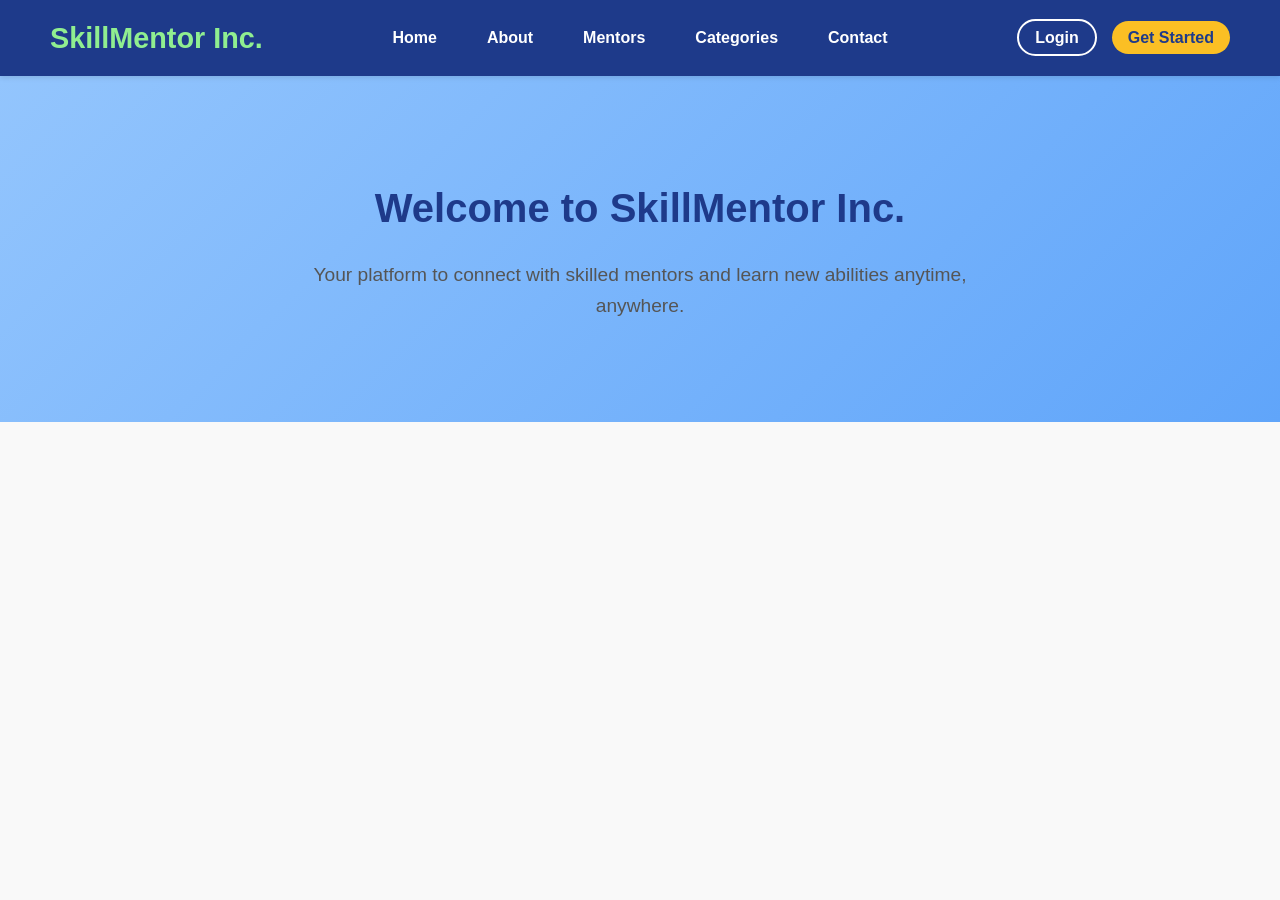
==== index.html @ 5b724f49 "first commit" ====
<!DOCTYPE html>
<html lang="en">
<head>
    <meta charset="UTF-8">
    <meta name="viewport" content="width=device-width, initial-scale=1.0">
    <title>SkillMentor Inc. - Home</title>
    <link rel="stylesheet" href="style.css">
</head>
<body>
<nav>
    <div class="logo">
        SkillMentor Inc.
    </div>

    <div class="nav-center">
        <ul>
            <li><a href="index.html">Home</a></li>
            <li><a href="about.html">About</a></li>
            <li><a href="mentors.html">Mentors</a></li>
            <li><a href="categories.html">Categories</a></li>
            <li><a href="contact.html">Contact</a></li>
        </ul>
    </div>

    <div class="nav-right">
        <ul>
            <li><a href="login.html" class="login">Login</a></li>
            <li><a href="signup.html" class="signup">Get Started</a></li>
        </ul>
    </div>
</nav>

<section id="home">
    <h1>Welcome to SkillMentor Inc.</h1>
    <p>Your platform to connect with skilled mentors and learn new abilities anytime, anywhere.</p>
</section>


</body>
</html>
---- style.css ----
/* General Styles */
* {
    margin: 0;
    padding: 0;
    box-sizing: border-box;
    font-family: 'Segoe UI', Tahoma, Geneva, Verdana, sans-serif;
}

body {
    background-color: #f9f9f9;
    color: #333;
    line-height: 1.6;
}

/* Navbar Styles */
nav {
    background-color: #1e3a8a; /* deep blue */
    padding: 15px 50px;
    display: flex;
    justify-content: space-between;
    align-items: center;
    box-shadow: 0 2px 5px rgba(0,0,0,0.1);
    position: sticky;
    top: 0;
    z-index: 1000;
}

/* Logo / Title */
nav .logo {
    color: lightgreen;
    font-size: 1.8rem;
    font-weight: 700;
}

/* Center nav (main links) */
nav .nav-center ul {
    display: flex;
    list-style: none;
    gap: 30px; /* spacing between links */
}

nav .nav-center ul li a {
    text-decoration: none;
    color: #fff;
    font-weight: 600;
    padding: 5px 10px;
    transition: all 0.3s ease;
    border-radius: 5px;
}

nav .nav-center ul li a:hover {
    background-color: #fbbf24; /* amber */
    color: #1e3a8a;
}

/* Right nav (login/signup) */
nav .nav-right ul {
    display: flex;
    list-style: none;
    gap: 15px;
}

nav .nav-right ul li a {
    text-decoration: none;
    font-weight: 600;
    padding: 8px 16px;
    border-radius: 25px;
    transition: all 0.3s ease;
}

/* Login button style */
nav .nav-right ul li a.login {
    background-color: transparent;
    color: #fff;
    border: 2px solid #fff;
}

nav .nav-right ul li a.login:hover {
    background-color: #fff;
    color: #1e3a8a;
}

/* Get Started button style */
nav .nav-right ul li a.signup {
    background-color: #fbbf24;
    color: #1e3a8a;
    font-weight: 700;
}

nav .nav-right ul li a.signup:hover {
    background-color: #f59e0b;
    color: #fff;
}

/* Section Styles */
section {
    padding: 100px 20px;
    text-align: center;
}

section h1 {
    font-size: 2.5rem;
    margin-bottom: 20px;
    color: #1e3a8a;
}

section p {
    font-size: 1.2rem;
    max-width: 700px;
    margin: 0 auto;
    color: #555;
}

/* Section Backgrounds */
#home {
    background: linear-gradient(135deg, #93c5fd, #60a5fa);
    color: #fff;
}

#about {
    background-color: #fff;
}

#mentors {
    background-color: #f3f4f6;
}

#categories {
    background-color: #fff;
}

#contact {
    background-color: #f3f4f6;
}

#login, #signup {
    background-color: #fff;
}

/* Footer */
footer {
    text-align: center;
    padding: 20px;
    background-color: #1e3a8a;
    color: #fff;
}

/* Responsive */
@media (max-width: 1024px) {
    nav {
        flex-direction: column;
        gap: 15px;
    }

    nav .nav-center ul, nav .nav-right ul {
        flex-direction: column;
        align-items: center;
    }

    nav .nav-center ul li, nav .nav-right ul li {
        margin: 5px 0;
    }
}

@media (max-width: 768px) {
    section {
        padding: 60px 20px;
    }

    section h1 {
        font-size: 2rem;
    }

    section p {
        font-size: 1rem;
    }
}
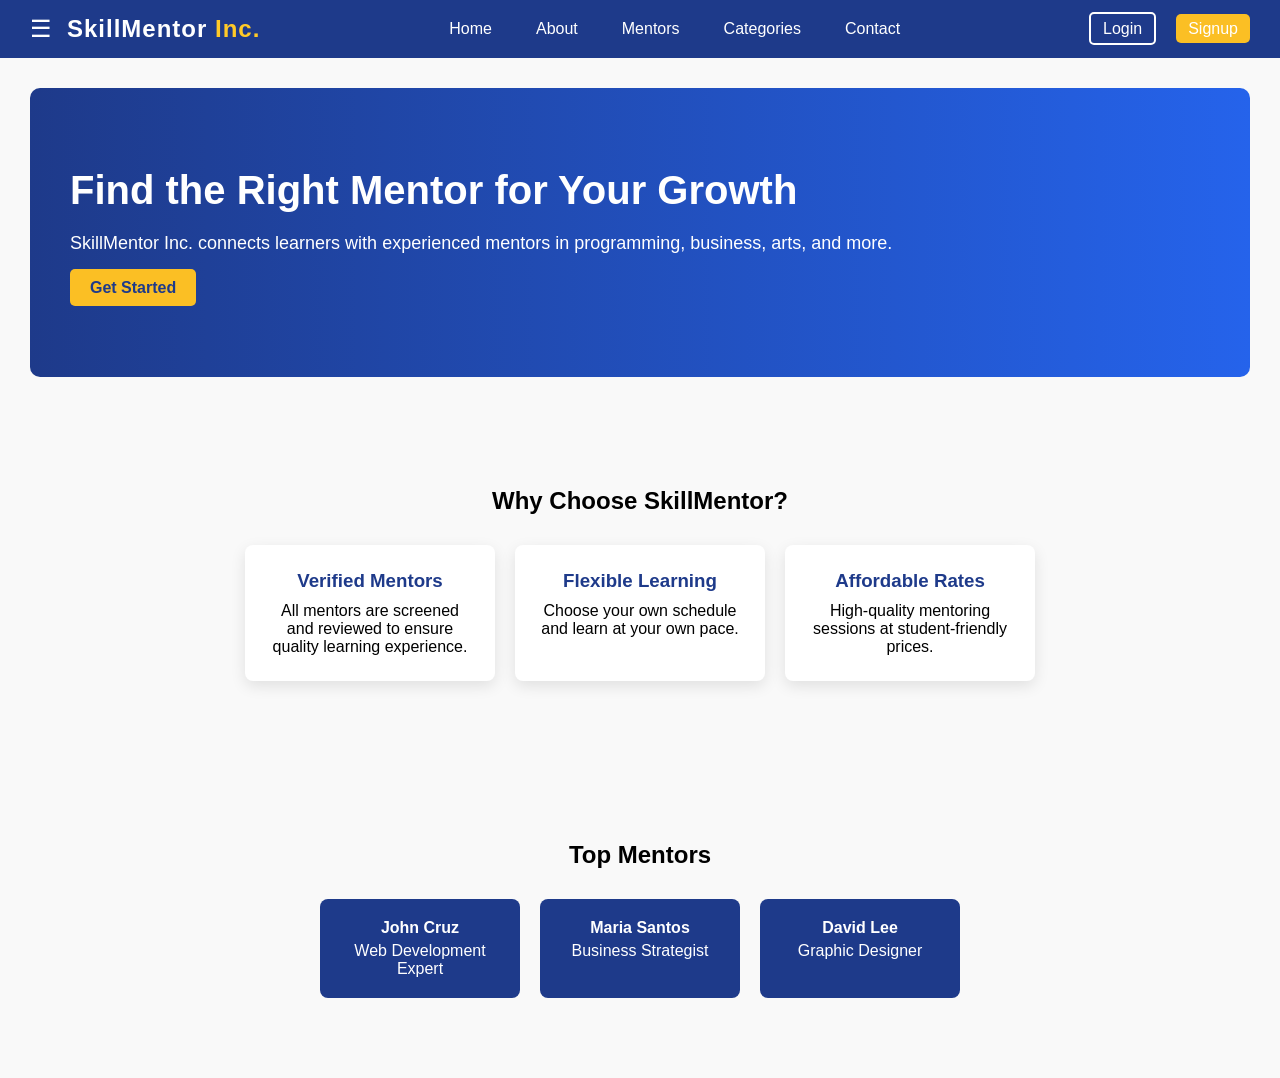
==== commit f0e5230c: "first commit" ====
--- a/index.html
+++ b/index.html
@@ -2,39 +2,100 @@
 <html lang="en">
 <head>
     <meta charset="UTF-8">
+    <title>SkillMentor Inc.</title>
     <meta name="viewport" content="width=device-width, initial-scale=1.0">
-    <title>SkillMentor Inc. - Home</title>
     <link rel="stylesheet" href="style.css">
 </head>
 <body>
+
+<!-- Navbar -->
 <nav>
-    <div class="logo">
-        SkillMentor Inc.
+    <div class="nav-left">
+        <label for="sidebar-toggle" class="hamburger">&#9776;</label>
+        <div class="logo">SkillMentor <span>Inc.</span></div>
     </div>
 
     <div class="nav-center">
         <ul>
-            <li><a href="index.html">Home</a></li>
-            <li><a href="about.html">About</a></li>
-            <li><a href="mentors.html">Mentors</a></li>
-            <li><a href="categories.html">Categories</a></li>
-            <li><a href="contact.html">Contact</a></li>
+            <li><a href="#">Home</a></li>
+            <li><a href="#">About</a></li>
+            <li><a href="#">Mentors</a></li>
+            <li><a href="#">Categories</a></li>
+            <li><a href="#">Contact</a></li>
         </ul>
     </div>
 
     <div class="nav-right">
         <ul>
-            <li><a href="login.html" class="login">Login</a></li>
-            <li><a href="signup.html" class="signup">Get Started</a></li>
+            <li><a href="#" class="login">Login</a></li>
+            <li><a href="#" class="signup">Signup</a></li>
         </ul>
     </div>
 </nav>
 
-<section id="home">
-    <h1>Welcome to SkillMentor Inc.</h1>
-    <p>Your platform to connect with skilled mentors and learn new abilities anytime, anywhere.</p>
-</section>
+<input type="checkbox" id="sidebar-toggle">
 
+<!-- Sidebar -->
+<aside class="sidebar">
+    <ul>
+        <li><a href="#">Dashboard</a></li>
+        <li><a href="#">My Courses</a></li>
+        <li><a href="#">Profile</a></li>
+        <li><a href="#">Settings</a></li>
+    </ul>
+</aside>
+
+<!-- Main Content -->
+<div class="content">
+
+    <!-- HERO SECTION -->
+    <section class="hero">
+        <div class="hero-text">
+            <h1>Find the Right Mentor for Your Growth</h1>
+            <p>SkillMentor Inc. connects learners with experienced mentors in programming, business, arts, and more.</p>
+            <a href="#" class="hero-btn">Get Started</a>
+        </div>
+    </section>
+
+    <!-- FEATURES -->
+    <section class="features">
+        <h2>Why Choose SkillMentor?</h2>
+        <div class="feature-box">
+            <div class="card">
+                <h3>Verified Mentors</h3>
+                <p>All mentors are screened and reviewed to ensure quality learning experience.</p>
+            </div>
+            <div class="card">
+                <h3>Flexible Learning</h3>
+                <p>Choose your own schedule and learn at your own pace.</p>
+            </div>
+            <div class="card">
+                <h3>Affordable Rates</h3>
+                <p>High-quality mentoring sessions at student-friendly prices.</p>
+            </div>
+        </div>
+    </section>
+
+    <!-- MENTOR PREVIEW -->
+    <section class="mentors-preview">
+        <h2>Top Mentors</h2>
+        <div class="mentor-cards">
+            <div class="mentor">
+                <h4>John Cruz</h4>
+                <p>Web Development Expert</p>
+            </div>
+            <div class="mentor">
+                <h4>Maria Santos</h4>
+                <p>Business Strategist</p>
+            </div>
+            <div class="mentor">
+                <h4>David Lee</h4>
+                <p>Graphic Designer</p>
+            </div>
+        </div>
+    </section>
+
+</div>
 
 </body>
 </html>
--- a/style.css
+++ b/style.css
@@ -1,4 +1,4 @@
-/* General Styles */
+/* General */
 * {
     margin: 0;
     padding: 0;
@@ -8,170 +8,276 @@
 
 body {
     background-color: #f9f9f9;
-    color: #333;
-    line-height: 1.6;
-}
-
-/* Navbar Styles */
+}
+
+/* Navbar */
 nav {
-    background-color: #1e3a8a; /* deep blue */
-    padding: 15px 50px;
-    display: flex;
+    display: flex;
+    align-items: center;
     justify-content: space-between;
-    align-items: center;
-    box-shadow: 0 2px 5px rgba(0,0,0,0.1);
+    padding: 15px 30px;
+    background-color: #1e3a8a;
+    color: white;
     position: sticky;
     top: 0;
-    z-index: 1000;
-}
-
-/* Logo / Title */
-nav .logo {
+    z-index: 100;
+}
+
+.logo span {
     color: lightgreen;
-    font-size: 1.8rem;
-    font-weight: 700;
-}
-
-/* Center nav (main links) */
-nav .nav-center ul {
+}
+
+.hamburger {
+    font-size: 24px;
+    cursor: pointer;
+}
+
+/* Nav links */
+.nav-center ul,
+.nav-right ul {
     display: flex;
     list-style: none;
-    gap: 30px; /* spacing between links */
-}
-
-nav .nav-center ul li a {
-    text-decoration: none;
-    color: #fff;
-    font-weight: 600;
-    padding: 5px 10px;
-    transition: all 0.3s ease;
-    border-radius: 5px;
-}
-
-nav .nav-center ul li a:hover {
-    background-color: #fbbf24; /* amber */
-    color: #1e3a8a;
-}
-
-/* Right nav (login/signup) */
-nav .nav-right ul {
-    display: flex;
+    gap: 20px;
+}
+
+.nav-center ul li a,
+.nav-right ul li a {
+    text-decoration: none;
+    color: white;
+    padding: 6px 12px;
+    border-radius: 5px;
+    transition: 0.3s;
+}
+
+.nav-center ul li a:hover,
+.nav-right ul li a:hover {
+    background-color: #fbbf24;
+    color: #1e3a8a;
+}
+
+.login {
+    border: 2px solid #fff;
+}
+
+.login:hover {
+    background-color: #fff;
+    color: #1e3a8a;
+}
+
+.signup {
+    background-color: #fbbf24;
+    color: #1e3a8a;
+}
+
+.signup:hover {
+    background-color: #f59e0b;
+    color: white;
+}
+
+/* Sidebar */
+#sidebar-toggle {
+    display: none;
+}
+
+.sidebar {
+    position: fixed;
+    top: 60px; /* height ng navbar */
+    left: -220px;
+    width: 220px;
+    height: 100%;
+    background-color: #0f172a;
+    padding: 20px;
+    transition: left 0.3s;
+}
+
+.sidebar ul {
     list-style: none;
+}
+
+.sidebar ul li {
+    margin-bottom: 20px;
+}
+
+.sidebar ul li a {
+    color: white;
+    text-decoration: none;
+}
+
+.sidebar ul li a:hover {
+    color: #fbbf24;
+}
+
+/* Show sidebar when checkbox is checked */
+#sidebar-toggle:checked ~ .sidebar {
+    left: 0;
+}
+
+/* Shift content when sidebar is open */
+.content {
+    padding: 30px;
+    margin-left: 0;
+    transition: margin-left 0.3s;
+}
+
+#sidebar-toggle:checked ~ .sidebar ~ .content {
+    margin-left: 220px;
+}
+
+/* Section */
+section {
+    padding: 50px 0;
+}
+
+/* Navbar container */
+.navbar {
+    display: flex;
+    justify-content: space-between; /* Spread logo and nav items */
+    align-items: center;
+    background-color: #1a237e; /* Deep blue */
+    padding: 0 20px;
+    height: 60px;
+}
+
+/* Logo style */
+.logo {
+    font-size: 24px;
+    font-weight: bold;
+    color: #ffffff; /* White text for contrast */
+    letter-spacing: 1px;
+}
+
+.logo span {
+    color: #ffca28; /* Accent color for "Inc." */
+}
+
+/* Navbar links */
+.navbar a {
+    color: #ffffff;
+    text-decoration: none;
+    margin: 0 12px;
+    font-weight: 500;
+}
+
+.navbar a:hover {
+    color: #ffca28; /* Accent hover color */
+    transition: 0.3s;
+}
+
+/* Buttons */
+.navbar .login-btn {
+    border: 2px solid #ffffff;
+    background: transparent;
+    color: #ffffff;
+    padding: 6px 14px;
+    border-radius: 5px;
+    margin-right: 8px;
+    cursor: pointer;
+    font-weight: 500;
+}
+
+.navbar .signup-btn {
+    background-color: #ffca28;
+    color: #1a237e;
+    padding: 6px 14px;
+    border-radius: 5px;
+    border: none;
+    cursor: pointer;
+    font-weight: 500;
+}
+
+.navbar .login-btn:hover,
+.navbar .signup-btn:hover {
+    opacity: 0.8;
+    transition: 0.3s;
+}
+
+/* Nav left (logo + hamburger) */
+.nav-left {
+    display: flex;
+    align-items: center;
     gap: 15px;
 }
 
-nav .nav-right ul li a {
-    text-decoration: none;
-    font-weight: 600;
-    padding: 8px 16px;
-    border-radius: 25px;
-    transition: all 0.3s ease;
-}
-
-/* Login button style */
-nav .nav-right ul li a.login {
-    background-color: transparent;
-    color: #fff;
-    border: 2px solid #fff;
-}
-
-nav .nav-right ul li a.login:hover {
-    background-color: #fff;
-    color: #1e3a8a;
-}
-
-/* Get Started button style */
-nav .nav-right ul li a.signup {
+/* Hero Section */
+.hero {
+    background: linear-gradient(to right, #1e3a8a, #2563eb);
+    color: white;
+    padding: 80px 40px;
+    border-radius: 10px;
+    text-align: left;
+}
+
+.hero-text h1 {
+    font-size: 40px;
+    margin-bottom: 20px;
+}
+
+.hero-text p {
+    font-size: 18px;
+    margin-bottom: 25px;
+}
+
+.hero-btn {
     background-color: #fbbf24;
     color: #1e3a8a;
-    font-weight: 700;
-}
-
-nav .nav-right ul li a.signup:hover {
+    padding: 10px 20px;
+    text-decoration: none;
+    border-radius: 5px;
+    font-weight: bold;
+}
+
+.hero-btn:hover {
     background-color: #f59e0b;
-    color: #fff;
-}
-
-/* Section Styles */
-section {
-    padding: 100px 20px;
+    color: white;
+}
+
+/* Features */
+.features {
+    margin-top: 60px;
     text-align: center;
 }
 
-section h1 {
-    font-size: 2.5rem;
-    margin-bottom: 20px;
-    color: #1e3a8a;
-}
-
-section p {
-    font-size: 1.2rem;
-    max-width: 700px;
-    margin: 0 auto;
-    color: #555;
-}
-
-/* Section Backgrounds */
-#home {
-    background: linear-gradient(135deg, #93c5fd, #60a5fa);
-    color: #fff;
-}
-
-#about {
-    background-color: #fff;
-}
-
-#mentors {
-    background-color: #f3f4f6;
-}
-
-#categories {
-    background-color: #fff;
-}
-
-#contact {
-    background-color: #f3f4f6;
-}
-
-#login, #signup {
-    background-color: #fff;
-}
-
-/* Footer */
-footer {
+.feature-box {
+    display: flex;
+    gap: 20px;
+    margin-top: 30px;
+    justify-content: center;
+}
+
+.card {
+    background: white;
+    padding: 25px;
+    width: 250px;
+    border-radius: 8px;
+    box-shadow: 0 5px 15px rgba(0,0,0,0.1);
+}
+
+.card h3 {
+    margin-bottom: 10px;
+    color: #1e3a8a;
+}
+
+/* Mentor Preview */
+.mentors-preview {
+    margin-top: 60px;
     text-align: center;
+}
+
+.mentor-cards {
+    display: flex;
+    gap: 20px;
+    justify-content: center;
+    margin-top: 30px;
+}
+
+.mentor {
+    background: #1e3a8a;
+    color: white;
     padding: 20px;
-    background-color: #1e3a8a;
-    color: #fff;
-}
-
-/* Responsive */
-@media (max-width: 1024px) {
-    nav {
-        flex-direction: column;
-        gap: 15px;
-    }
-
-    nav .nav-center ul, nav .nav-right ul {
-        flex-direction: column;
-        align-items: center;
-    }
-
-    nav .nav-center ul li, nav .nav-right ul li {
-        margin: 5px 0;
-    }
-}
-
-@media (max-width: 768px) {
-    section {
-        padding: 60px 20px;
-    }
-
-    section h1 {
-        font-size: 2rem;
-    }
-
-    section p {
-        font-size: 1rem;
-    }
+    width: 200px;
+    border-radius: 8px;
+}
+
+.mentor h4 {
+    margin-bottom: 5px;
 }
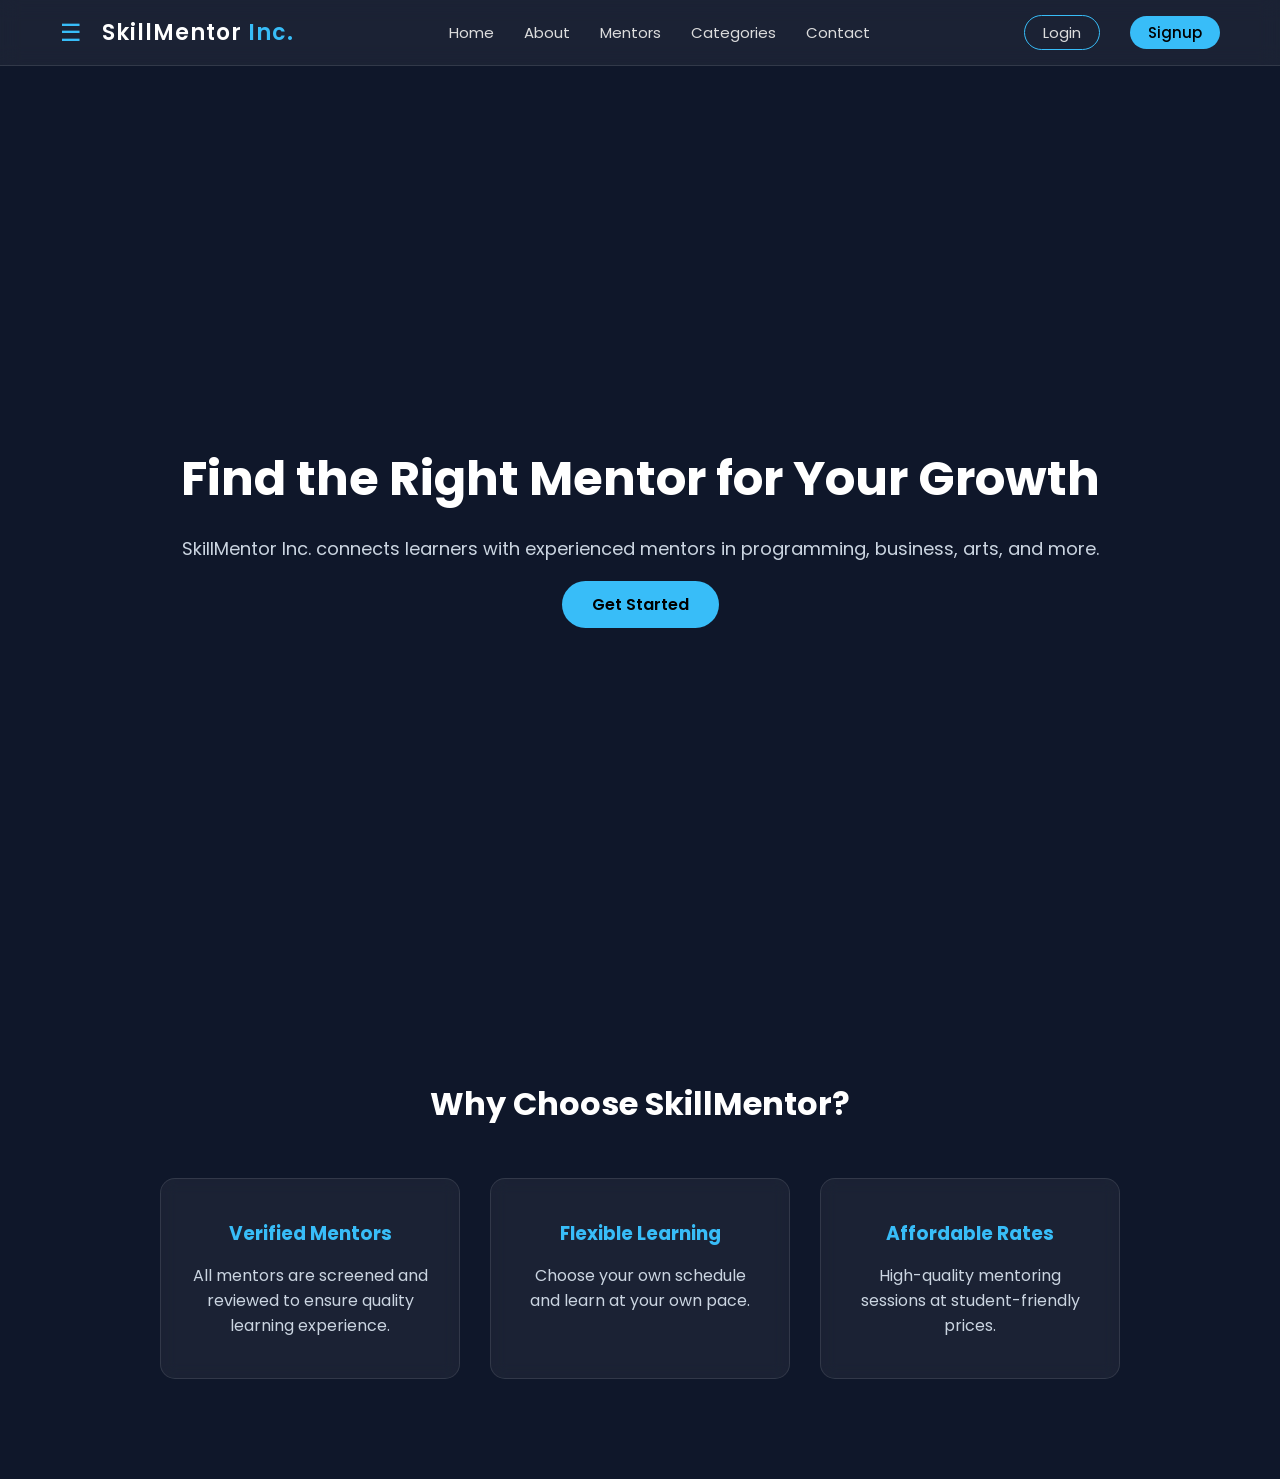
==== commit b462a678: "Updated" ====
--- a/index.html
+++ b/index.html
@@ -17,18 +17,18 @@
 
     <div class="nav-center">
         <ul>
-            <li><a href="#">Home</a></li>
-            <li><a href="#">About</a></li>
-            <li><a href="#">Mentors</a></li>
-            <li><a href="#">Categories</a></li>
-            <li><a href="#">Contact</a></li>
+            <li><a href="index.html">Home</a></li>
+            <li><a href="about.html">About</a></li>
+            <li><a href="mentors.html">Mentors</a></li>
+            <li><a href="categories.html">Categories</a></li>
+            <li><a href="contact.html">Contact</a></li>
         </ul>
     </div>
 
     <div class="nav-right">
         <ul>
-            <li><a href="#" class="login">Login</a></li>
-            <li><a href="#" class="signup">Signup</a></li>
+            <li><a href="login.html" class="login">Login</a></li>
+            <li><a href="signup.html" class="signup">Signup</a></li>
         </ul>
     </div>
 </nav>
@@ -38,10 +38,10 @@
 <!-- Sidebar -->
 <aside class="sidebar">
     <ul>
-        <li><a href="#">Dashboard</a></li>
-        <li><a href="#">My Courses</a></li>
-        <li><a href="#">Profile</a></li>
-        <li><a href="#">Settings</a></li>
+        <li><a href="dashboard.html">Dashboard</a></li>
+        <li><a href="courses.html">My Courses</a></li>
+        <li><a href="profile.html">Profile</a></li>
+        <li><a href="settings.html">Settings</a></li>
     </ul>
 </aside>
 
@@ -75,26 +75,6 @@
             </div>
         </div>
     </section>
-
-    <!-- MENTOR PREVIEW -->
-    <section class="mentors-preview">
-        <h2>Top Mentors</h2>
-        <div class="mentor-cards">
-            <div class="mentor">
-                <h4>John Cruz</h4>
-                <p>Web Development Expert</p>
-            </div>
-            <div class="mentor">
-                <h4>Maria Santos</h4>
-                <p>Business Strategist</p>
-            </div>
-            <div class="mentor">
-                <h4>David Lee</h4>
-                <p>Graphic Designer</p>
-            </div>
-        </div>
-    </section>
-
 </div>
 
 </body>
--- a/style.css
+++ b/style.css
@@ -1,93 +1,241 @@
-/* General */
+/* ================= GOOGLE FONT ================= */
+@import url('https://fonts.googleapis.com/css2?family=Poppins:wght@300;400;500;600;700&display=swap');
+
+/* ================= GLOBAL STYLES ================= */
 * {
     margin: 0;
     padding: 0;
     box-sizing: border-box;
-    font-family: 'Segoe UI', Tahoma, Geneva, Verdana, sans-serif;
+    font-family: 'Poppins', sans-serif;
 }
 
 body {
-    background-color: #f9f9f9;
-}
-
-/* Navbar */
+    background: #0f172a;
+    color: #fff;
+}
+
+/* ================= NAVBAR ================= */
 nav {
     display: flex;
+    justify-content: space-between;
     align-items: center;
-    justify-content: space-between;
-    padding: 15px 30px;
-    background-color: #1e3a8a;
-    color: white;
-    position: sticky;
+    padding: 15px 60px;
+    background: rgba(255, 255, 255, 0.05);
+    backdrop-filter: blur(10px);
+    position: fixed;
+    width: 100%;
     top: 0;
-    z-index: 100;
+    z-index: 1000;
+    border-bottom: 1px solid rgba(255, 255, 255, 0.1);
+}
+
+.nav-left {
+    display: flex;
+    align-items: center;
+    gap: 20px;
+}
+
+.logo {
+    font-size: 22px;
+    font-weight: 600;
+    letter-spacing: 1px;
 }
 
 .logo span {
-    color: lightgreen;
+    color: #38bdf8;
+}
+
+nav ul {
+    display: flex;
+    list-style: none;
+    gap: 30px;
+}
+
+nav ul li a {
+    text-decoration: none;
+    color: #ddd;
+    font-size: 15px;
+    transition: 0.3s ease;
+    position: relative;
+}
+
+nav ul li a::after {
+    content: "";
+    position: absolute;
+    width: 0%;
+    height: 2px;
+    left: 0;
+    bottom: -5px;
+    background: #38bdf8;
+    transition: 0.3s ease;
+}
+
+nav ul li a:hover {
+    color: #fff;
+}
+
+nav ul li a:hover::after {
+    width: 100%;
+}
+
+.login {
+    padding: 6px 18px;
+    border: 1px solid #38bdf8;
+    border-radius: 20px;
+}
+
+.signup {
+    padding: 6px 18px;
+    background: #38bdf8;
+    border-radius: 20px;
+    color: #000;
+    font-weight: 500;
+}
+
+.signup:hover {
+    background: #0ea5e9;
 }
 
 .hamburger {
     font-size: 24px;
     cursor: pointer;
-}
-
-/* Nav links */
-.nav-center ul,
-.nav-right ul {
-    display: flex;
-    list-style: none;
-    gap: 20px;
-}
-
-.nav-center ul li a,
-.nav-right ul li a {
+    color: #38bdf8;
+}
+
+/* ================= HERO ================= */
+.hero {
+    height: 100vh;
+    display: flex;
+    align-items: center;
+    justify-content: center;
+    text-align: center;
+    background: linear-gradient(rgba(15,23,42,0.8), rgba(15,23,42,0.8)),
+    url('https://images.unsplash.com/photo-1522202176988-66273c2fd55f') center/cover;
+    padding: 0 20px;
+}
+
+.hero-text h1 {
+    font-size: 48px;
+    font-weight: 700;
+    margin-bottom: 20px;
+}
+
+.hero-text p {
+    font-size: 18px;
+    margin-bottom: 30px;
+    color: #cbd5e1;
+}
+
+.hero-btn {
+    padding: 12px 30px;
+    background: #38bdf8;
+    color: #000;
     text-decoration: none;
-    color: white;
-    padding: 6px 12px;
-    border-radius: 5px;
-    transition: 0.3s;
-}
-
-.nav-center ul li a:hover,
-.nav-right ul li a:hover {
-    background-color: #fbbf24;
-    color: #1e3a8a;
-}
-
-.login {
-    border: 2px solid #fff;
-}
-
-.login:hover {
-    background-color: #fff;
-    color: #1e3a8a;
-}
-
-.signup {
-    background-color: #fbbf24;
-    color: #1e3a8a;
-}
-
-.signup:hover {
-    background-color: #f59e0b;
-    color: white;
-}
-
-/* Sidebar */
+    border-radius: 30px;
+    font-weight: 600;
+    transition: 0.3s ease;
+}
+
+.hero-btn:hover {
+    background: #0ea5e9;
+    transform: scale(1.05);
+}
+
+/* ================= FEATURES ================= */
+.features {
+    padding: 100px 60px;
+    text-align: center;
+}
+
+.features h2 {
+    font-size: 32px;
+    margin-bottom: 50px;
+}
+
+.feature-box {
+    display: flex;
+    justify-content: center;
+    gap: 30px;
+    flex-wrap: wrap;
+}
+
+.card {
+    background: rgba(255, 255, 255, 0.05);
+    backdrop-filter: blur(8px);
+    padding: 40px 30px;
+    border-radius: 15px;
+    width: 300px;
+    transition: 0.4s ease;
+    border: 1px solid rgba(255, 255, 255, 0.1);
+}
+
+.card:hover {
+    transform: translateY(-10px);
+    box-shadow: 0 15px 30px rgba(0,0,0,0.5);
+    border-color: #38bdf8;
+}
+
+.card h3 {
+    margin-bottom: 15px;
+    color: #38bdf8;
+}
+
+.card p {
+    color: #cbd5e1;
+}
+
+/* ================= MENTORS ================= */
+.mentors-preview {
+    padding: 80px 60px;
+    text-align: center;
+    background: #0b1220;
+}
+
+.mentor-cards {
+    display: flex;
+    justify-content: center;
+    gap: 30px;
+    flex-wrap: wrap;
+}
+
+.mentor {
+    background: rgba(255, 255, 255, 0.05);
+    padding: 30px;
+    border-radius: 15px;
+    width: 250px;
+    transition: 0.4s ease;
+    border: 1px solid rgba(255, 255, 255, 0.1);
+}
+
+.mentor:hover {
+    transform: scale(1.05);
+    border-color: #38bdf8;
+    box-shadow: 0 10px 25px rgba(0,0,0,0.6);
+}
+
+.mentor h4 {
+    margin-bottom: 10px;
+    font-size: 18px;
+}
+
+.mentor p {
+    color: #94a3b8;
+}
+
+/* ================= SIDEBAR ================= */
 #sidebar-toggle {
     display: none;
 }
 
 .sidebar {
     position: fixed;
-    top: 60px; /* height ng navbar */
-    left: -220px;
-    width: 220px;
+    left: -250px;
+    top: 0;
+    width: 250px;
     height: 100%;
-    background-color: #0f172a;
-    padding: 20px;
-    transition: left 0.3s;
+    background: #111827;
+    padding-top: 100px;
+    transition: 0.4s ease;
 }
 
 .sidebar ul {
@@ -95,189 +243,24 @@
 }
 
 .sidebar ul li {
-    margin-bottom: 20px;
+    padding: 15px 30px;
 }
 
 .sidebar ul li a {
-    color: white;
     text-decoration: none;
-}
-
-.sidebar ul li a:hover {
-    color: #fbbf24;
-}
-
-/* Show sidebar when checkbox is checked */
+    color: #ddd;
+    transition: 0.3s;
+}
+
+.sidebar ul li:hover {
+    background: #1f2937;
+}
+
 #sidebar-toggle:checked ~ .sidebar {
     left: 0;
 }
 
-/* Shift content when sidebar is open */
+/* ================= CONTENT ================= */
 .content {
-    padding: 30px;
-    margin-left: 0;
-    transition: margin-left 0.3s;
-}
-
-#sidebar-toggle:checked ~ .sidebar ~ .content {
-    margin-left: 220px;
-}
-
-/* Section */
-section {
-    padding: 50px 0;
-}
-
-/* Navbar container */
-.navbar {
-    display: flex;
-    justify-content: space-between; /* Spread logo and nav items */
-    align-items: center;
-    background-color: #1a237e; /* Deep blue */
-    padding: 0 20px;
-    height: 60px;
-}
-
-/* Logo style */
-.logo {
-    font-size: 24px;
-    font-weight: bold;
-    color: #ffffff; /* White text for contrast */
-    letter-spacing: 1px;
-}
-
-.logo span {
-    color: #ffca28; /* Accent color for "Inc." */
-}
-
-/* Navbar links */
-.navbar a {
-    color: #ffffff;
-    text-decoration: none;
-    margin: 0 12px;
-    font-weight: 500;
-}
-
-.navbar a:hover {
-    color: #ffca28; /* Accent hover color */
-    transition: 0.3s;
-}
-
-/* Buttons */
-.navbar .login-btn {
-    border: 2px solid #ffffff;
-    background: transparent;
-    color: #ffffff;
-    padding: 6px 14px;
-    border-radius: 5px;
-    margin-right: 8px;
-    cursor: pointer;
-    font-weight: 500;
-}
-
-.navbar .signup-btn {
-    background-color: #ffca28;
-    color: #1a237e;
-    padding: 6px 14px;
-    border-radius: 5px;
-    border: none;
-    cursor: pointer;
-    font-weight: 500;
-}
-
-.navbar .login-btn:hover,
-.navbar .signup-btn:hover {
-    opacity: 0.8;
-    transition: 0.3s;
-}
-
-/* Nav left (logo + hamburger) */
-.nav-left {
-    display: flex;
-    align-items: center;
-    gap: 15px;
-}
-
-/* Hero Section */
-.hero {
-    background: linear-gradient(to right, #1e3a8a, #2563eb);
-    color: white;
-    padding: 80px 40px;
-    border-radius: 10px;
-    text-align: left;
-}
-
-.hero-text h1 {
-    font-size: 40px;
-    margin-bottom: 20px;
-}
-
-.hero-text p {
-    font-size: 18px;
-    margin-bottom: 25px;
-}
-
-.hero-btn {
-    background-color: #fbbf24;
-    color: #1e3a8a;
-    padding: 10px 20px;
-    text-decoration: none;
-    border-radius: 5px;
-    font-weight: bold;
-}
-
-.hero-btn:hover {
-    background-color: #f59e0b;
-    color: white;
-}
-
-/* Features */
-.features {
-    margin-top: 60px;
-    text-align: center;
-}
-
-.feature-box {
-    display: flex;
-    gap: 20px;
-    margin-top: 30px;
-    justify-content: center;
-}
-
-.card {
-    background: white;
-    padding: 25px;
-    width: 250px;
-    border-radius: 8px;
-    box-shadow: 0 5px 15px rgba(0,0,0,0.1);
-}
-
-.card h3 {
-    margin-bottom: 10px;
-    color: #1e3a8a;
-}
-
-/* Mentor Preview */
-.mentors-preview {
-    margin-top: 60px;
-    text-align: center;
-}
-
-.mentor-cards {
-    display: flex;
-    gap: 20px;
-    justify-content: center;
-    margin-top: 30px;
-}
-
-.mentor {
-    background: #1e3a8a;
-    color: white;
-    padding: 20px;
-    width: 200px;
-    border-radius: 8px;
-}
-
-.mentor h4 {
-    margin-bottom: 5px;
+    margin-top: 80px;
 }
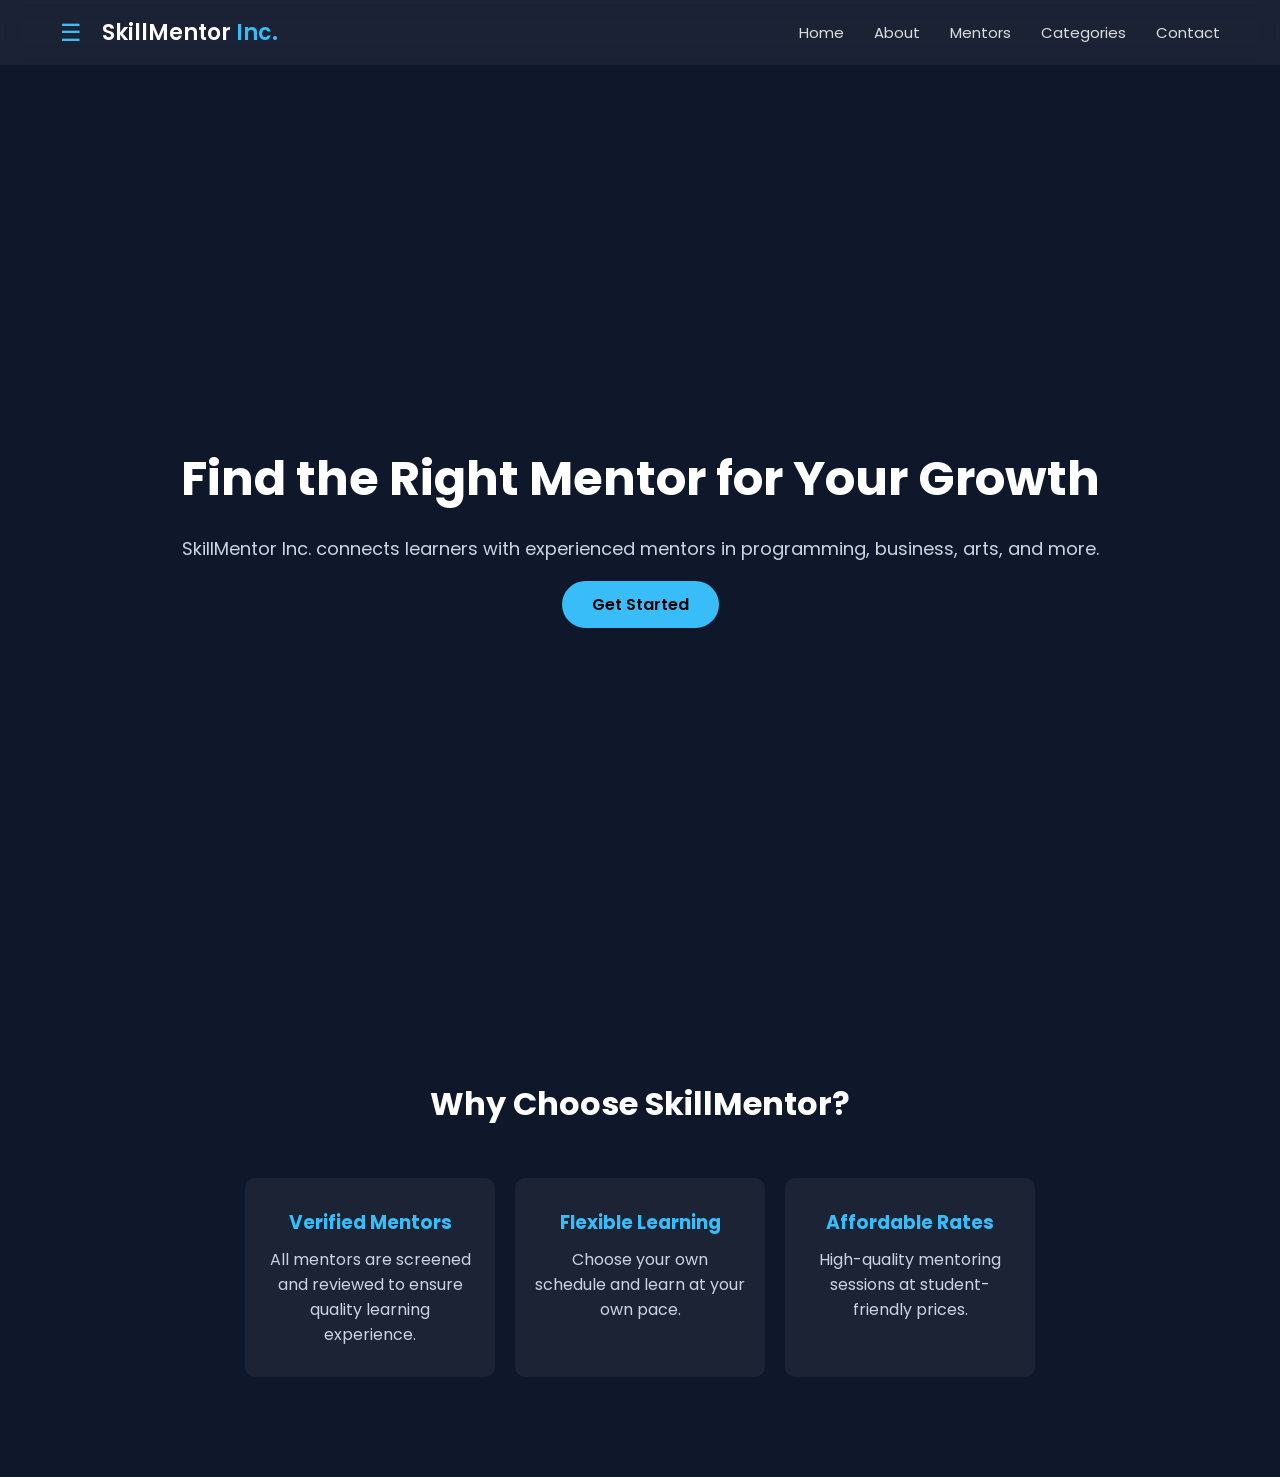
==== commit cacf5238: "Updated" ====
--- a/index.html
+++ b/index.html
@@ -6,10 +6,12 @@
     <meta name="viewport" content="width=device-width, initial-scale=1.0">
     <link rel="stylesheet" href="style.css">
 </head>
+
 <body>
 
-<!-- Navbar -->
+<!-- NAVBAR -->
 <nav>
+
     <div class="nav-left">
         <label for="sidebar-toggle" class="hamburger">&#9776;</label>
         <div class="logo">SkillMentor <span>Inc.</span></div>
@@ -25,56 +27,73 @@
         </ul>
     </div>
 
-    <div class="nav-right">
-        <ul>
-            <li><a href="login.html" class="login">Login</a></li>
-            <li><a href="signup.html" class="signup">Signup</a></li>
-        </ul>
-    </div>
 </nav>
 
 <input type="checkbox" id="sidebar-toggle">
 
-<!-- Sidebar -->
+<!-- SIDEBAR -->
 <aside class="sidebar">
     <ul>
-        <li><a href="dashboard.html">Dashboard</a></li>
-        <li><a href="courses.html">My Courses</a></li>
-        <li><a href="profile.html">Profile</a></li>
-        <li><a href="settings.html">Settings</a></li>
+        <li><a href="#">Dashboard</a></li>
+        <li><a href="#">My Courses</a></li>
+        <li><a href="#">Profile</a></li>
+        <li><a href="#">Settings</a></li>
     </ul>
 </aside>
 
-<!-- Main Content -->
+<!-- MAIN CONTENT -->
 <div class="content">
 
-    <!-- HERO SECTION -->
+    <!-- HERO -->
     <section class="hero">
+
         <div class="hero-text">
+
             <h1>Find the Right Mentor for Your Growth</h1>
-            <p>SkillMentor Inc. connects learners with experienced mentors in programming, business, arts, and more.</p>
-            <a href="#" class="hero-btn">Get Started</a>
+
+            <p>
+                SkillMentor Inc. connects learners with experienced mentors
+                in programming, business, arts, and more.
+            </p>
+
+            <a href="getstarted.html" class="hero-btn">Get Started</a>
+
         </div>
+
     </section>
 
     <!-- FEATURES -->
     <section class="features">
+
         <h2>Why Choose SkillMentor?</h2>
+
         <div class="feature-box">
+
             <div class="card">
                 <h3>Verified Mentors</h3>
-                <p>All mentors are screened and reviewed to ensure quality learning experience.</p>
+                <p>
+                    All mentors are screened and reviewed to ensure quality learning experience.
+                </p>
             </div>
+
             <div class="card">
                 <h3>Flexible Learning</h3>
-                <p>Choose your own schedule and learn at your own pace.</p>
+                <p>
+                    Choose your own schedule and learn at your own pace.
+                </p>
             </div>
+
             <div class="card">
                 <h3>Affordable Rates</h3>
-                <p>High-quality mentoring sessions at student-friendly prices.</p>
+                <p>
+                    High-quality mentoring sessions at student-friendly prices.
+                </p>
             </div>
+
         </div>
+
     </section>
+
 </div>
 
 </body>
--- a/style.css
+++ b/style.css
@@ -1,266 +1,510 @@
-/* ================= GOOGLE FONT ================= */
 @import url('https://fonts.googleapis.com/css2?family=Poppins:wght@300;400;500;600;700&display=swap');
 
-/* ================= GLOBAL STYLES ================= */
-* {
-    margin: 0;
-    padding: 0;
-    box-sizing: border-box;
-    font-family: 'Poppins', sans-serif;
-}
-
-body {
-    background: #0f172a;
+*{
+    margin:0;
+    padding:0;
+    box-sizing:border-box;
+    font-family:'Poppins',sans-serif;
+}
+
+body{
+    background:#0f172a;
+    color:#fff;
+}
+
+/* NAVBAR */
+
+nav{
+    display:flex;
+    justify-content:space-between;
+    align-items:center;
+    padding:15px 60px;
+    background:rgba(255,255,255,0.05);
+    backdrop-filter:blur(10px);
+    position:fixed;
+    width:100%;
+    top:0;
+    z-index:1000;
+}
+
+.nav-left{
+    display:flex;
+    align-items:center;
+    gap:20px;
+}
+
+.logo{
+    font-size:22px;
+    font-weight:600;
+}
+
+.logo span{
+    color:#38bdf8;
+}
+
+nav ul{
+    display:flex;
+    list-style:none;
+    gap:30px;
+}
+
+nav ul li a{
+    text-decoration:none;
+    color:#ddd;
+    font-size:15px;
+    position:relative;
+}
+
+nav ul li a:hover{
+    color:#fff;
+}
+
+.login{
+    padding:6px 18px;
+    border:1px solid #38bdf8;
+    border-radius:20px;
+}
+
+.signup{
+    padding:6px 18px;
+    background:#38bdf8;
+    border-radius:20px;
+    color:#000;
+    font-weight:500;
+}
+
+.signup:hover{
+    background:#0ea5e9;
+}
+
+.hamburger{
+    font-size:24px;
+    cursor:pointer;
+    color:#38bdf8;
+}
+
+/* HERO */
+
+.hero{
+    height:100vh;
+    display:flex;
+    align-items:center;
+    justify-content:center;
+    text-align:center;
+    padding:0 20px;
+}
+
+.hero-text h1{
+    font-size:48px;
+    margin-bottom:20px;
+}
+
+.hero-text p{
+    font-size:18px;
+    margin-bottom:30px;
+    color:#cbd5e1;
+}
+
+.hero-btn{
+    padding:12px 30px;
+    background:#38bdf8;
+    color:#000;
+    text-decoration:none;
+    border-radius:30px;
+    font-weight:600;
+}
+
+.hero-btn:hover{
+    background:#0ea5e9;
+}
+
+/* FEATURES */
+
+.features{
+    padding:100px 60px;
+    text-align:center;
+}
+
+.features h2{
+    font-size:32px;
+    margin-bottom:50px;
+}
+
+.feature-box{
+    display:flex;
+    justify-content:center;
+    gap:30px;
+    flex-wrap:wrap;
+}
+
+.card{
+    background:rgba(255,255,255,0.05);
+    padding:40px 30px;
+    border-radius:15px;
+    width:300px;
+}
+
+.card h3{
+    margin-bottom:15px;
+    color:#38bdf8;
+}
+
+.card p{
+    color:#cbd5e1;
+}
+
+/* SIDEBAR */
+
+#sidebar-toggle{
+    display:none;
+}
+
+.sidebar{
+    position:fixed;
+    left:-250px;
+    top:0;
+    width:250px;
+    height:100%;
+    background:#111827;
+    padding-top:100px;
+    transition:0.4s;
+}
+
+.sidebar ul{
+    list-style:none;
+}
+
+.sidebar ul li{
+    padding:15px 30px;
+}
+
+.sidebar ul li a{
+    text-decoration:none;
+    color:#ddd;
+}
+
+.sidebar ul li:hover{
+    background:#1f2937;
+}
+
+#sidebar-toggle:checked ~ .sidebar{
+    left:0;
+}
+
+/* CONTENT */
+
+.content{
+    margin-top:80px;
+}
+
+/* GET STARTED PAGE */
+
+.getstarted-page{
+    font-family:Arial;
+    background:#0f172a  ;
+    height:100vh;
+    display:flex;
+    justify-content:center;
+    align-items:center;
+}
+
+.getstarted-page .container{
+    background:white;
+    padding:30px;
+    width:320px;
+    border-radius:10px;
+    text-align:center;
+    color:black;
+}
+
+.getstarted-page .buttons a{
+    text-decoration:none;
+    background:#667eea;
+    color:white;
+    padding:10px 20px;
+    margin:5px;
+    display:inline-block;
+    border-radius:5px;
+}
+
+.getstarted-page .buttons a:hover{
+    background:#5563d1;
+}
+
+.getstarted-page .form-box{
+    display:none;
+    margin-top:20px;
+}
+
+.getstarted-page .form-box:target{
+    display:block;
+}
+
+.getstarted-page input{
+    width:90%;
+    padding:10px;
+    margin:5px 0;
+    border:1px solid #ccc;
+    border-radius:5px;
+}
+
+.getstarted-page button{
+    padding:10px;
+    background:#667eea;
+    color:white;
+    border:none;
+    border-radius:5px;
+    cursor:pointer;
+}
+
+.getstarted-page button:hover{
+    background:#5563d1;
+}
+
+.role-buttons a{
+    text-decoration:none;
+    background:#667eea;
+    color:white;
+    padding:10px 20px;
+    margin:5px;
+    display:inline-block;
+    border-radius:5px;
+}
+
+.role-buttons a:hover{
+    background:#5563d1;
+}
+
+/* ABOUT PAGE */
+
+.about-section{
+    padding:100px 60px;
+    text-align:center;
+}
+
+.about-section h1{
+    font-size:40px;
+    margin-bottom:20px;
+}
+
+.about-section p{
+    max-width:800px;
+    margin:auto;
+    color:#cbd5e1;
+    line-height:1.7;
+}
+
+.mission-vision{
+    padding:80px 60px;
+}
+
+.mission-vision .feature-box{
+    margin-top:40px;
+}
+
+.mission-vision .card{
+    transition:0.3s;
+}
+
+.mission-vision .card:hover{
+    transform:translateY(-10px);
+    box-shadow:0 15px 30px rgba(0,0,0,0.5);
+}
+
+.role-buttons{
+    display:flex;
+    justify-content:center;
+    gap:10px;
+    margin-top:10px;
+}
+
+.role-buttons a{
+    text-decoration:none;
+    background:#667eea;
+    color:white;
+    padding:10px 20px;
+    border-radius:5px;
+    transition:0.3s;
+}
+
+.role-buttons a:hover{
+    background:#5563d1;
+}
+
+/* FORM BOX ANIMATION */
+
+.getstarted-page .form-box{
+    display:none;
+    margin-top:20px;
+    animation:fadeIn 0.4s ease;
+}
+
+.getstarted-page .form-box:target{
+    display:block;
+}
+
+@keyframes fadeIn{
+    from{
+        opacity:0;
+        transform:translateY(10px);
+    }
+    to{
+        opacity:1;
+        transform:translateY(0);
+    }
+}
+
+.about {
+    padding: 120px 60px 60px 60px; /* top padding = space sa navbar, bottom padding = extra space sa baba */
+    max-width: 5000px;
+    margin: 0 auto;
+    background-color: rgba(15,23,42,0.9); /* optional, para readable */
+    border-radius: 8px;
     color: #fff;
 }
 
-/* ================= NAVBAR ================= */
-nav {
+/* Mentor and Category Cards */
+.mentor-cards, .feature-box {
     display: flex;
-    justify-content: space-between;
-    align-items: center;
-    padding: 15px 60px;
-    background: rgba(255, 255, 255, 0.05);
-    backdrop-filter: blur(10px);
-    position: fixed;
-    width: 100%;
-    top: 0;
-    z-index: 1000;
-    border-bottom: 1px solid rgba(255, 255, 255, 0.1);
-}
-
-.nav-left {
-    display: flex;
-    align-items: center;
     gap: 20px;
-}
-
-.logo {
-    font-size: 22px;
-    font-weight: 600;
-    letter-spacing: 1px;
-}
-
-.logo span {
+    flex-wrap: wrap;
+    justify-content: center;
+    margin-top: 30px;
+}
+
+.mentor-cards .card, .feature-box .card {
+    background: rgba(255,255,255,0.05);
+    padding: 30px 20px;
+    border-radius: 10px;
+    width: 250px;
+    text-align: center;
+}
+
+.mentor-cards .card h3, .feature-box .card h3 {
     color: #38bdf8;
-}
-
-nav ul {
-    display: flex;
-    list-style: none;
+    margin-bottom: 10px;
+}
+
+/* Categories Page */
+.categories-section {
+    padding: 120px 60px 60px 60px;
+    text-align: center;
+}
+
+.categories-section h2 {
+    font-size: 36px;
+    margin-bottom: 40px;
+}
+
+.categories-grid {
+    display: grid;
+    grid-template-columns: repeat(auto-fit, minmax(250px, 1fr));
     gap: 30px;
 }
 
-nav ul li a {
-    text-decoration: none;
-    color: #ddd;
-    font-size: 15px;
-    transition: 0.3s ease;
-    position: relative;
-}
-
-nav ul li a::after {
-    content: "";
-    position: absolute;
-    width: 0%;
-    height: 2px;
-    left: 0;
-    bottom: -5px;
-    background: #38bdf8;
-    transition: 0.3s ease;
-}
-
-nav ul li a:hover {
-    color: #fff;
-}
-
-nav ul li a:hover::after {
-    width: 100%;
-}
-
-.login {
-    padding: 6px 18px;
-    border: 1px solid #38bdf8;
-    border-radius: 20px;
-}
-
-.signup {
-    padding: 6px 18px;
-    background: #38bdf8;
-    border-radius: 20px;
-    color: #000;
-    font-weight: 500;
-}
-
-.signup:hover {
-    background: #0ea5e9;
-}
-
-.hamburger {
-    font-size: 24px;
+.category-card {
+    background: linear-gradient(135deg, rgba(56,189,248,0.2), rgba(14,165,233,0.2));
+    border-radius: 15px;
+    padding: 30px 20px;
+    transition: transform 0.3s, box-shadow 0.3s;
     cursor: pointer;
-    color: #38bdf8;
-}
-
-/* ================= HERO ================= */
-.hero {
-    height: 100vh;
-    display: flex;
-    align-items: center;
-    justify-content: center;
-    text-align: center;
-    background: linear-gradient(rgba(15,23,42,0.8), rgba(15,23,42,0.8)),
-    url('https://images.unsplash.com/photo-1522202176988-66273c2fd55f') center/cover;
-    padding: 0 20px;
-}
-
-.hero-text h1 {
-    font-size: 48px;
-    font-weight: 700;
-    margin-bottom: 20px;
-}
-
-.hero-text p {
-    font-size: 18px;
-    margin-bottom: 30px;
-    color: #cbd5e1;
-}
-
-.hero-btn {
-    padding: 12px 30px;
-    background: #38bdf8;
-    color: #000;
-    text-decoration: none;
-    border-radius: 30px;
-    font-weight: 600;
-    transition: 0.3s ease;
-}
-
-.hero-btn:hover {
-    background: #0ea5e9;
-    transform: scale(1.05);
-}
-
-/* ================= FEATURES ================= */
-.features {
-    padding: 100px 60px;
-    text-align: center;
-}
-
-.features h2 {
-    font-size: 32px;
-    margin-bottom: 50px;
-}
-
-.feature-box {
-    display: flex;
-    justify-content: center;
-    gap: 30px;
-    flex-wrap: wrap;
-}
-
-.card {
-    background: rgba(255, 255, 255, 0.05);
-    backdrop-filter: blur(8px);
-    padding: 40px 30px;
-    border-radius: 15px;
-    width: 300px;
-    transition: 0.4s ease;
-    border: 1px solid rgba(255, 255, 255, 0.1);
-}
-
-.card:hover {
+}
+
+.category-card:hover {
     transform: translateY(-10px);
     box-shadow: 0 15px 30px rgba(0,0,0,0.5);
-    border-color: #38bdf8;
-}
-
-.card h3 {
+}
+
+.category-card .icon {
+    font-size: 50px;
     margin-bottom: 15px;
+}
+
+.category-card h3 {
     color: #38bdf8;
-}
-
-.card p {
+    margin-bottom: 10px;
+}
+
+.category-card p {
     color: #cbd5e1;
 }
 
-/* ================= MENTORS ================= */
-.mentors-preview {
-    padding: 80px 60px;
+/* Contact Page */
+.contact-section {
+    padding: 120px 60px 60px 60px;
+}
+
+.contact-section h2 {
+    font-size: 36px;
     text-align: center;
-    background: #0b1220;
-}
-
-.mentor-cards {
+    margin-bottom: 20px;
+}
+
+.contact-section p {
+    text-align: center;
+    color: #cbd5e1;
+    margin-bottom: 40px;
+}
+
+.contact-grid {
     display: flex;
+    flex-wrap: wrap;
+    gap: 50px;
     justify-content: center;
-    gap: 30px;
-    flex-wrap: wrap;
-}
-
-.mentor {
-    background: rgba(255, 255, 255, 0.05);
-    padding: 30px;
+}
+
+.contact-info {
+    flex: 1;
+    min-width: 250px;
+    max-width: 400px;
+    background: rgba(255,255,255,0.05);
+    padding: 30px 20px;
     border-radius: 15px;
-    width: 250px;
-    transition: 0.4s ease;
-    border: 1px solid rgba(255, 255, 255, 0.1);
-}
-
-.mentor:hover {
-    transform: scale(1.05);
-    border-color: #38bdf8;
-    box-shadow: 0 10px 25px rgba(0,0,0,0.6);
-}
-
-.mentor h4 {
-    margin-bottom: 10px;
-    font-size: 18px;
-}
-
-.mentor p {
-    color: #94a3b8;
-}
-
-/* ================= SIDEBAR ================= */
-#sidebar-toggle {
-    display: none;
-}
-
-.sidebar {
-    position: fixed;
-    left: -250px;
-    top: 0;
-    width: 250px;
-    height: 100%;
-    background: #111827;
-    padding-top: 100px;
-    transition: 0.4s ease;
-}
-
-.sidebar ul {
-    list-style: none;
-}
-
-.sidebar ul li {
-    padding: 15px 30px;
-}
-
-.sidebar ul li a {
-    text-decoration: none;
-    color: #ddd;
-    transition: 0.3s;
-}
-
-.sidebar ul li:hover {
-    background: #1f2937;
-}
-
-#sidebar-toggle:checked ~ .sidebar {
-    left: 0;
-}
-
-/* ================= CONTENT ================= */
-.content {
-    margin-top: 80px;
+}
+
+.contact-info h3 {
+    color: #38bdf8;
+    margin-bottom: 15px;
+}
+
+.contact-info p {
+    color: #cbd5e1;
+    line-height: 1.6;
+}
+
+.contact-form {
+    flex: 1;
+    min-width: 250px;
+    max-width: 400px;
+    display: flex;
+    flex-direction: column;
+    gap: 15px;
+}
+
+.contact-form input,
+.contact-form textarea {
+    padding: 12px;
+    border-radius: 8px;
+    border: 1px solid #ccc;
+    font-size: 15px;
+}
+
+.contact-form button {
+    padding: 12px;
+    background: #38bdf8;
+    border: none;
+    color: black;
+    font-weight: 600;
+    border-radius: 8px;
+    cursor: pointer;
+    transition: background 0.3s;
+}
+
+.contact-form button:hover {
+    background: #0ea5e9;
+}
+
+.mentors-section{
+    padding: 10px;
+    padding-left: 20px;
 }
